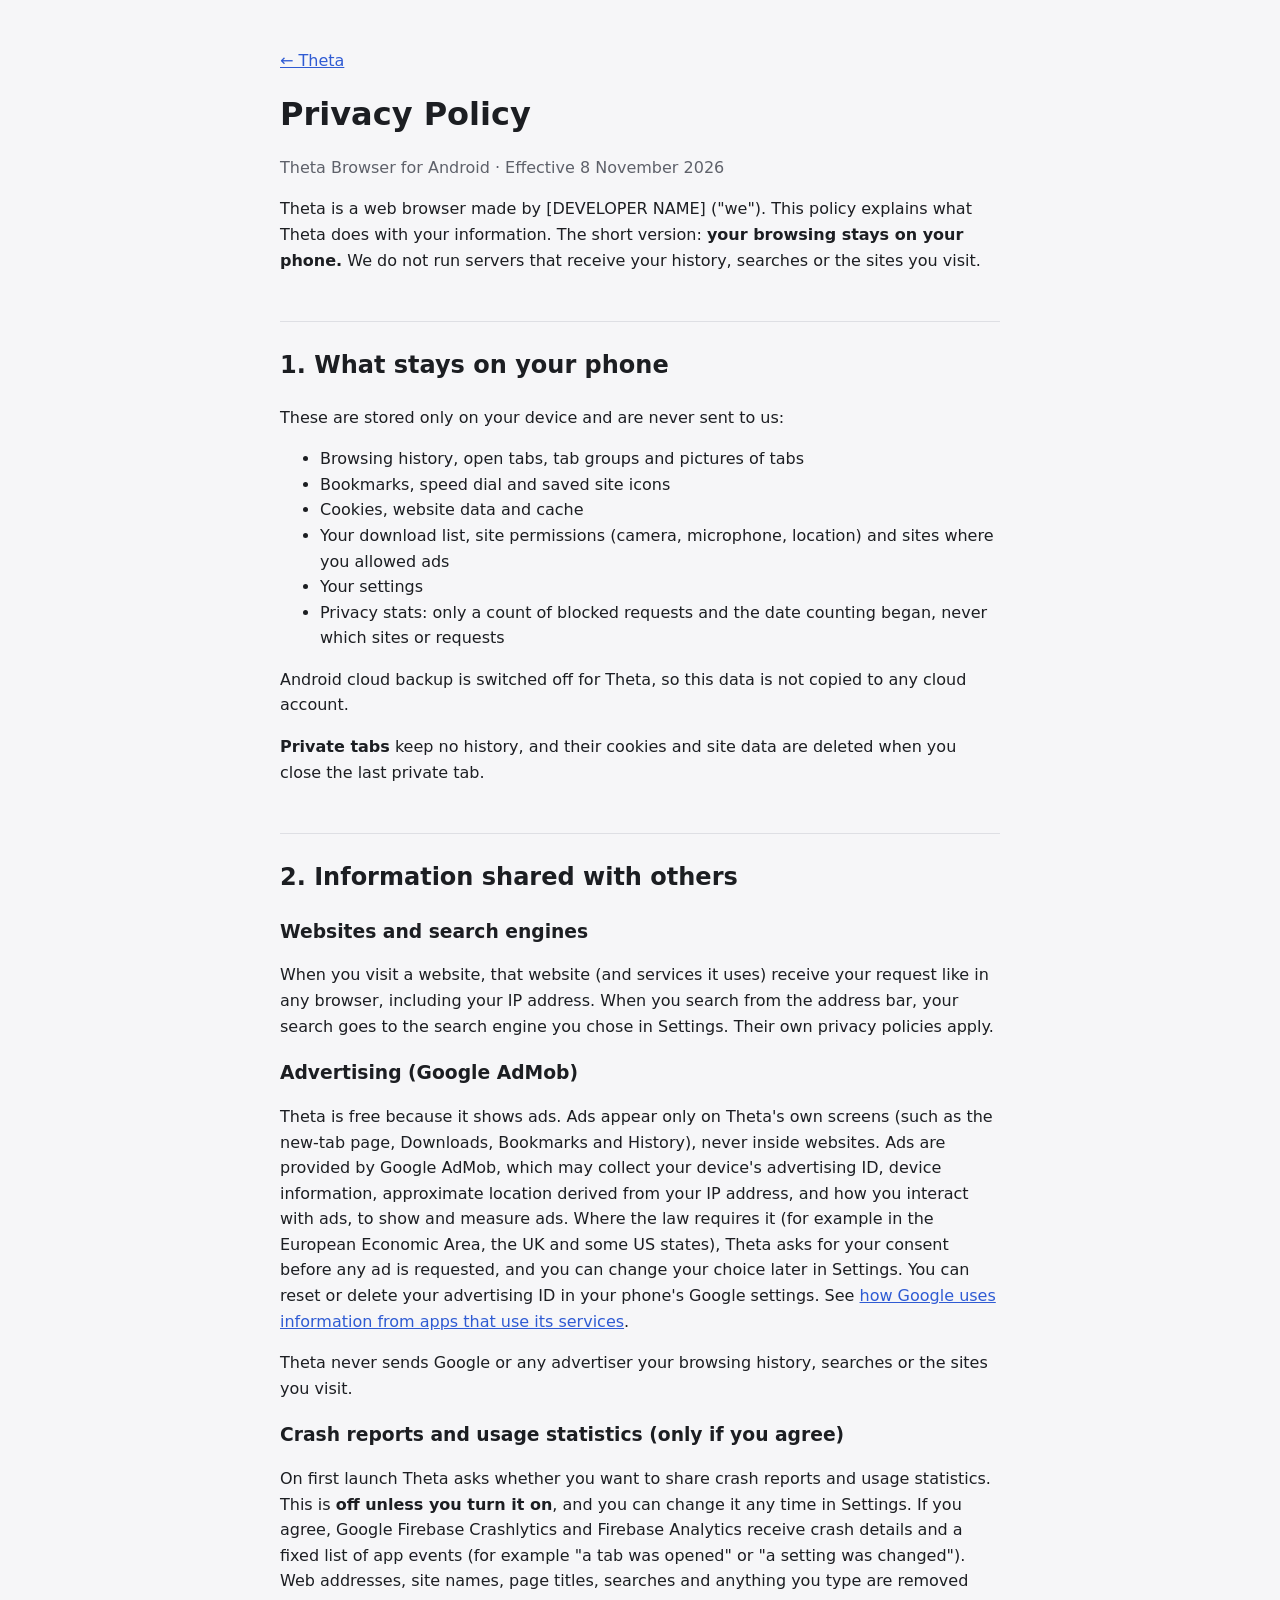
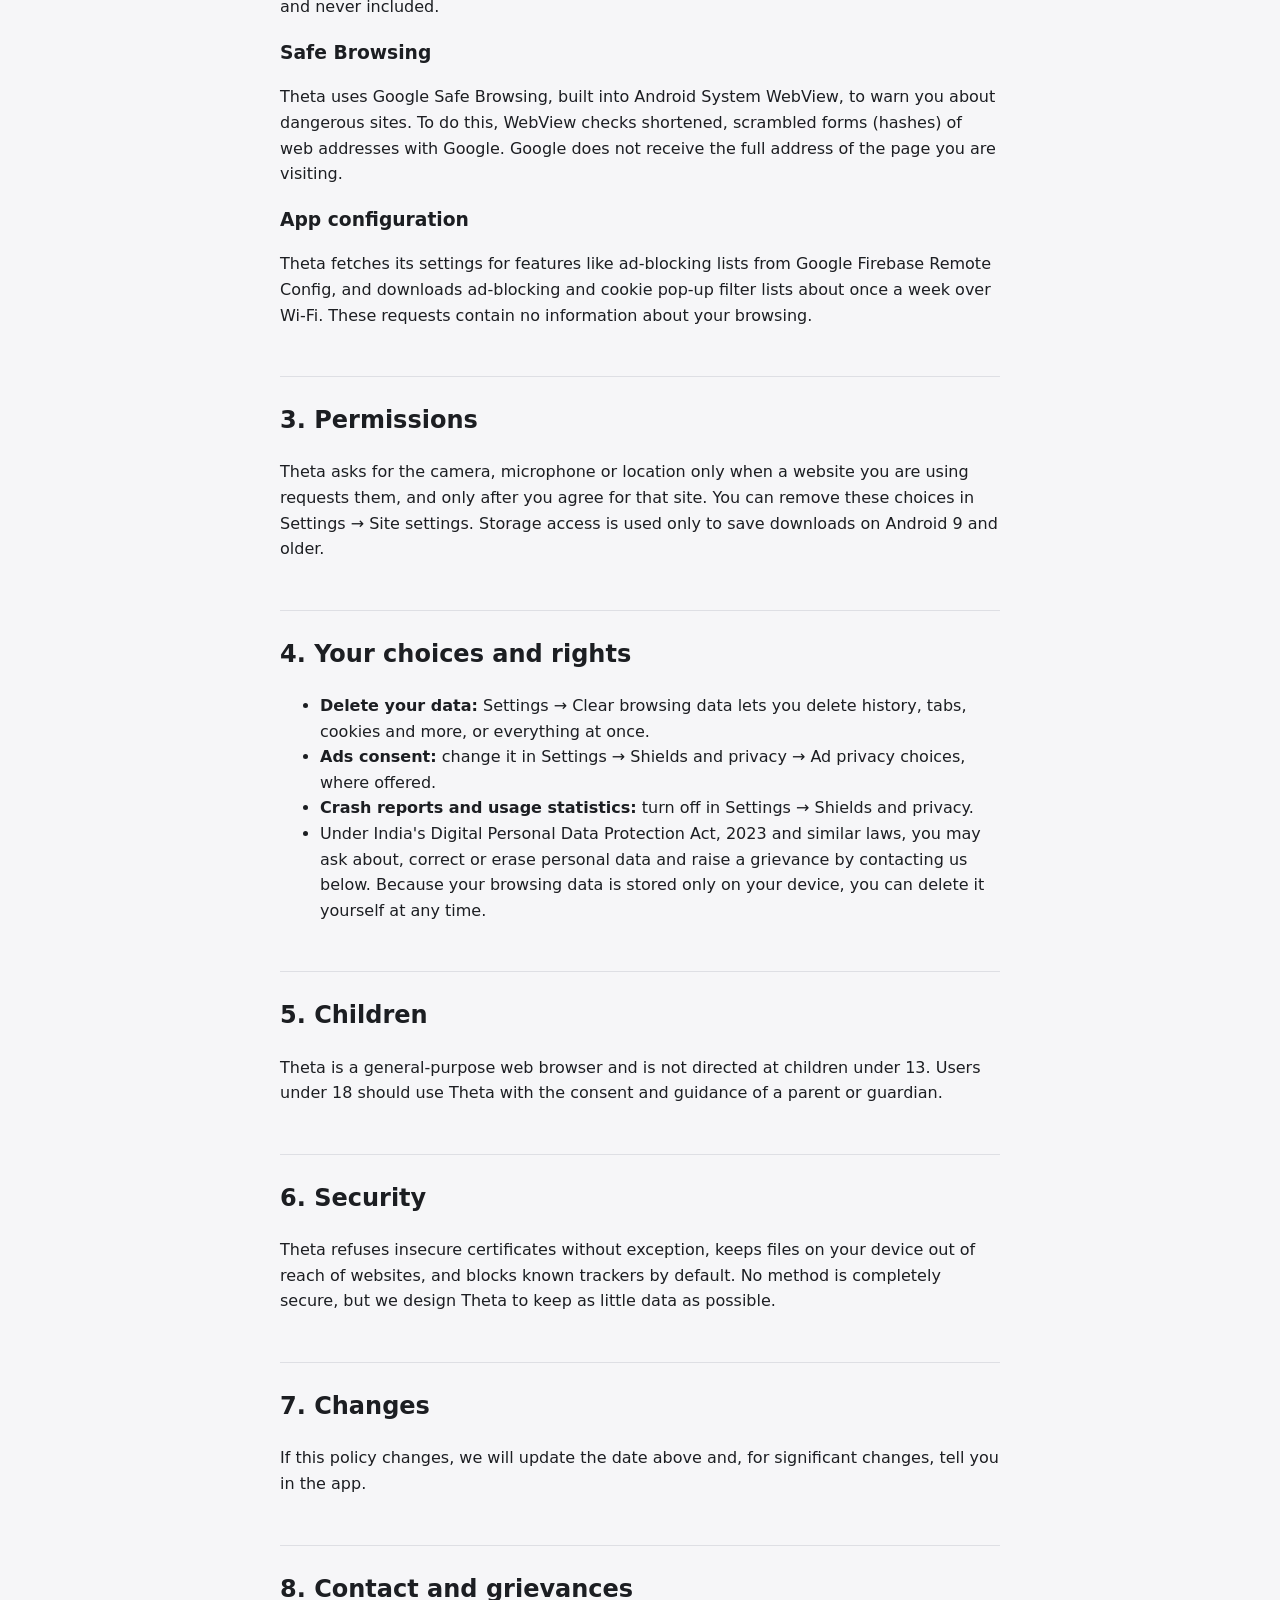
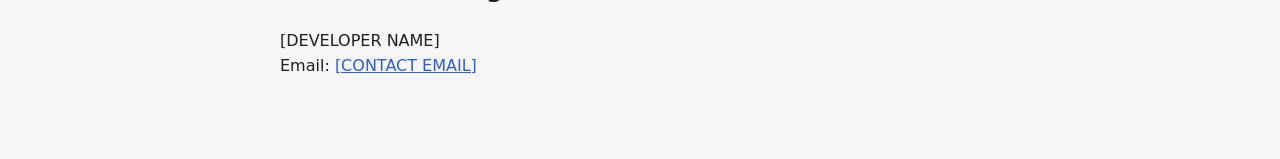
==== website/privacy.html @ 5e211377 "docs: privacy policy, website, store listing text and screenshots - website/: landing page, privacy " ====
<!doctype html>
<html lang="en">
<head>
<meta charset="utf-8">
<meta name="viewport" content="width=device-width, initial-scale=1">
<title>Theta Privacy Policy</title>
<link rel="stylesheet" href="style.css">
</head>
<body>
<main>
<p class="back"><a href="index.html">&larr; Theta</a></p>
<h1>Privacy Policy</h1>
<p class="meta">Theta Browser for Android &middot; Effective 8 November 2026</p>

<p>Theta is a web browser made by [DEVELOPER NAME] ("we"). This policy explains what Theta does with your
information. The short version: <strong>your browsing stays on your phone.</strong> We do not run servers that
receive your history, searches or the sites you visit.</p>

<h2>1. What stays on your phone</h2>
<p>These are stored only on your device and are never sent to us:</p>
<ul>
<li>Browsing history, open tabs, tab groups and pictures of tabs</li>
<li>Bookmarks, speed dial and saved site icons</li>
<li>Cookies, website data and cache</li>
<li>Your download list, site permissions (camera, microphone, location) and sites where you allowed ads</li>
<li>Your settings</li>
<li>Privacy stats: only a count of blocked requests and the date counting began, never which sites or requests</li>
</ul>
<p>Android cloud backup is switched off for Theta, so this data is not copied to any cloud account.</p>
<p><strong>Private tabs</strong> keep no history, and their cookies and site data are deleted when you close the last
private tab.</p>

<h2>2. Information shared with others</h2>

<h3>Websites and search engines</h3>
<p>When you visit a website, that website (and services it uses) receive your request like in any browser, including
your IP address. When you search from the address bar, your search goes to the search engine you chose in Settings.
Their own privacy policies apply.</p>

<h3>Advertising (Google AdMob)</h3>
<p>Theta is free because it shows ads. Ads appear only on Theta's own screens (such as the new-tab page, Downloads,
Bookmarks and History), never inside websites. Ads are provided by Google AdMob, which may collect your device's
advertising ID, device information, approximate location derived from your IP address, and how you interact with ads,
to show and measure ads. Where the law requires it (for example in the European Economic Area, the UK and some US
states), Theta asks for your consent before any ad is requested, and you can change your choice later in
Settings. You can reset or delete your advertising ID in your phone's Google settings. See
<a href="https://policies.google.com/technologies/partner-sites">how Google uses information from apps that use its
services</a>.</p>
<p>Theta never sends Google or any advertiser your browsing history, searches or the sites you visit.</p>

<h3>Crash reports and usage statistics (only if you agree)</h3>
<p>On first launch Theta asks whether you want to share crash reports and usage statistics. This is <strong>off
unless you turn it on</strong>, and you can change it any time in Settings. If you agree, Google Firebase
Crashlytics and Firebase Analytics receive crash details and a fixed list of app events (for example "a tab was
opened" or "a setting was changed"). Web addresses, site names, page titles, searches and anything you type are
removed and never included.</p>

<h3>Safe Browsing</h3>
<p>Theta uses Google Safe Browsing, built into Android System WebView, to warn you about dangerous sites. To do this,
WebView checks shortened, scrambled forms (hashes) of web addresses with Google. Google does not receive the full
address of the page you are visiting.</p>

<h3>App configuration</h3>
<p>Theta fetches its settings for features like ad-blocking lists from Google Firebase Remote Config, and downloads
ad-blocking and cookie pop-up filter lists about once a week over Wi-Fi. These requests contain no information about
your browsing.</p>

<h2>3. Permissions</h2>
<p>Theta asks for the camera, microphone or location only when a website you are using requests them, and only after
you agree for that site. You can remove these choices in Settings &rarr; Site settings. Storage access is used only to
save downloads on Android 9 and older.</p>

<h2>4. Your choices and rights</h2>
<ul>
<li><strong>Delete your data:</strong> Settings &rarr; Clear browsing data lets you delete history, tabs, cookies and
more, or everything at once.</li>
<li><strong>Ads consent:</strong> change it in Settings &rarr; Shields and privacy &rarr; Ad privacy choices, where
offered.</li>
<li><strong>Crash reports and usage statistics:</strong> turn off in Settings &rarr; Shields and privacy.</li>
<li>Under India's Digital Personal Data Protection Act, 2023 and similar laws, you may ask about, correct or erase
personal data and raise a grievance by contacting us below. Because your browsing data is stored only on your
device, you can delete it yourself at any time.</li>
</ul>

<h2>5. Children</h2>
<p>Theta is a general-purpose web browser and is not directed at children under 13. Users under 18 should use Theta
with the consent and guidance of a parent or guardian.</p>

<h2>6. Security</h2>
<p>Theta refuses insecure certificates without exception, keeps files on your device out of reach of websites, and
blocks known trackers by default. No method is completely secure, but we design Theta to keep as little data as
possible.</p>

<h2>7. Changes</h2>
<p>If this policy changes, we will update the date above and, for significant changes, tell you in the app.</p>

<h2>8. Contact and grievances</h2>
<p>[DEVELOPER NAME]<br>
Email: <a href="mailto:[CONTACT EMAIL]">[CONTACT EMAIL]</a></p>
</main>
</body>
</html>
---- website/style.css ----
:root {
  --bg: #f6f6f8;
  --text: #1c1e22;
  --muted: #5e616a;
  --accent: #2f5bd3;
  --line: #dedfe4;
}

@media (prefers-color-scheme: dark) {
  :root {
    --bg: #111215;
    --text: #e4e5ea;
    --muted: #a5a8b0;
    --accent: #8ab4ff;
    --line: #33363c;
  }
}

body {
  margin: 0;
  background: var(--bg);
  color: var(--text);
  font: 16px/1.6 system-ui, -apple-system, "Segoe UI", Roboto, "Noto Sans", sans-serif;
}

main {
  max-width: 720px;
  margin: 0 auto;
  padding: 32px 16px 64px;
}

h1 { line-height: 1.2; }
h2 { margin-top: 2em; border-top: 1px solid var(--line); padding-top: 1em; }
h3 { margin-bottom: 0.25em; }
a { color: var(--accent); }
.brand { font-size: 3rem; margin-bottom: 0; }
.lead { font-size: 1.25rem; color: var(--muted); }
.meta, .back { color: var(--muted); }
.features li { margin-bottom: 0.5em; }
.links { margin-top: 2em; }
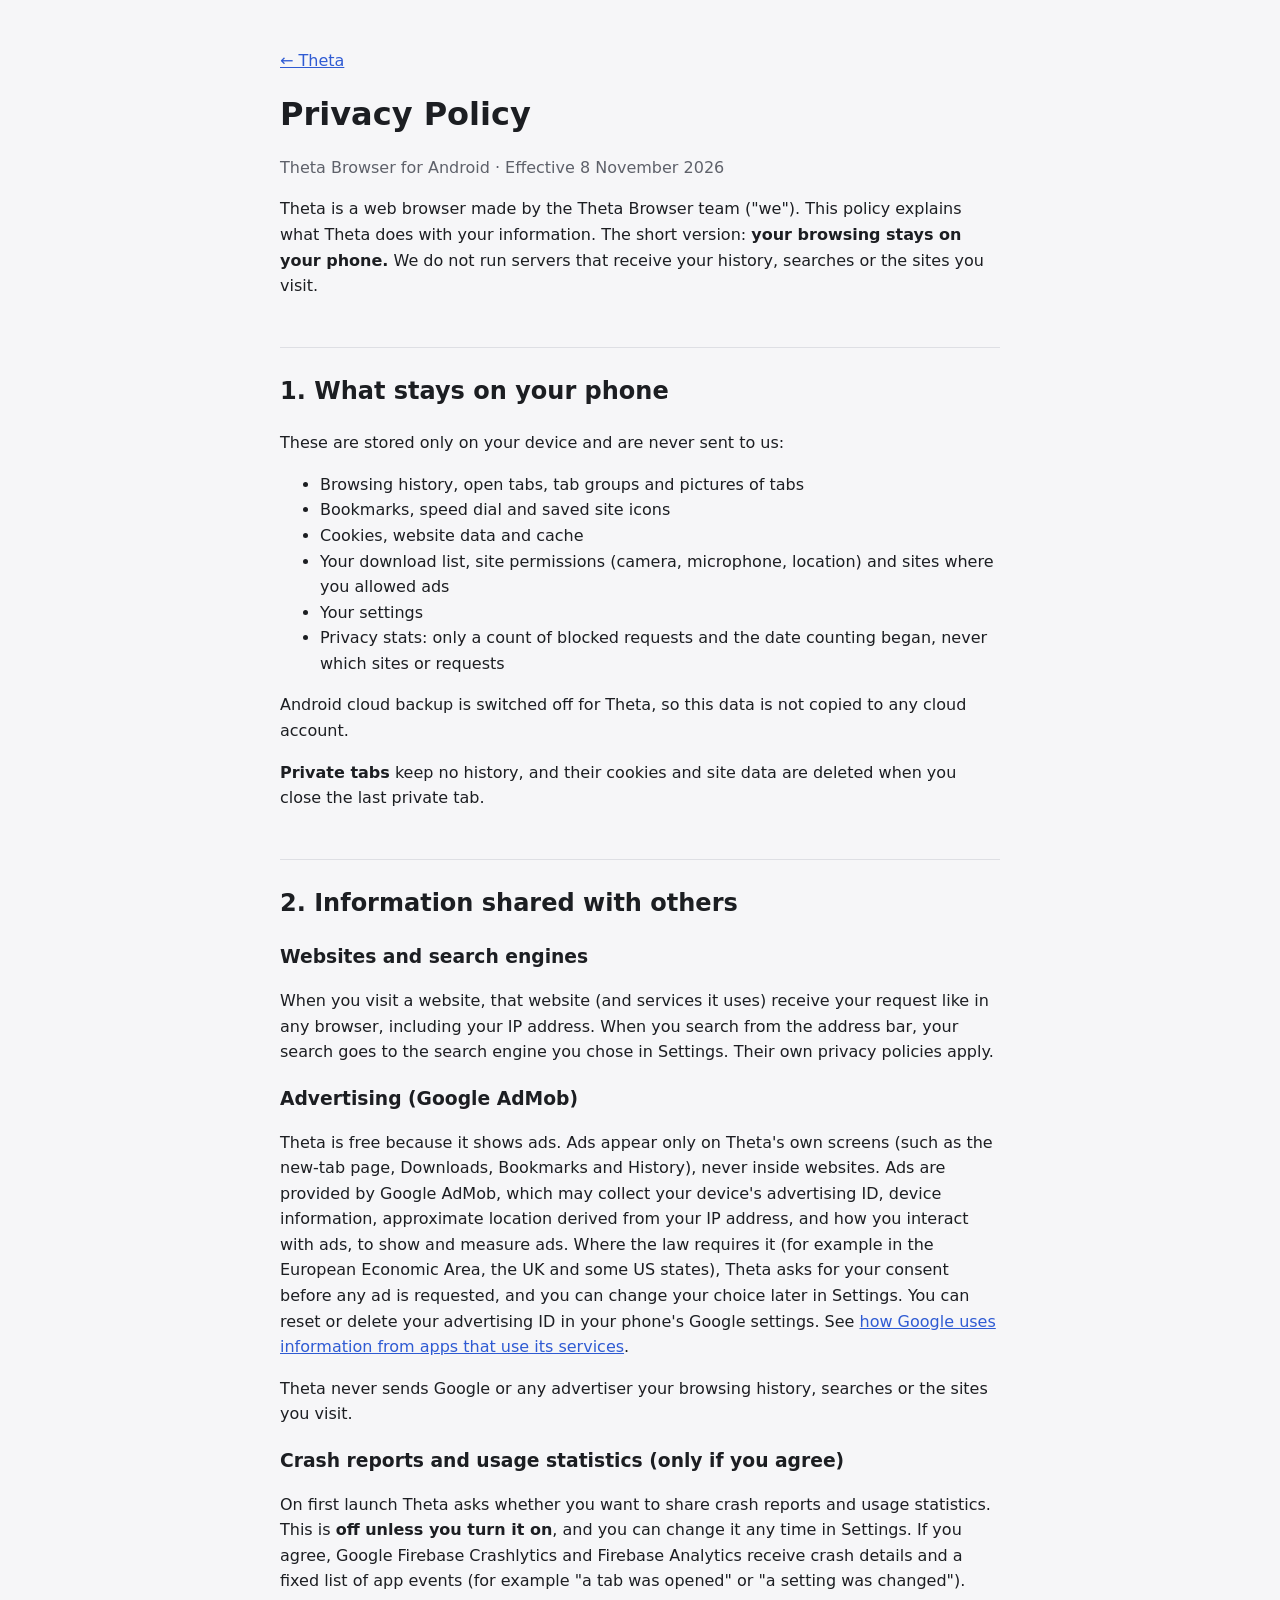
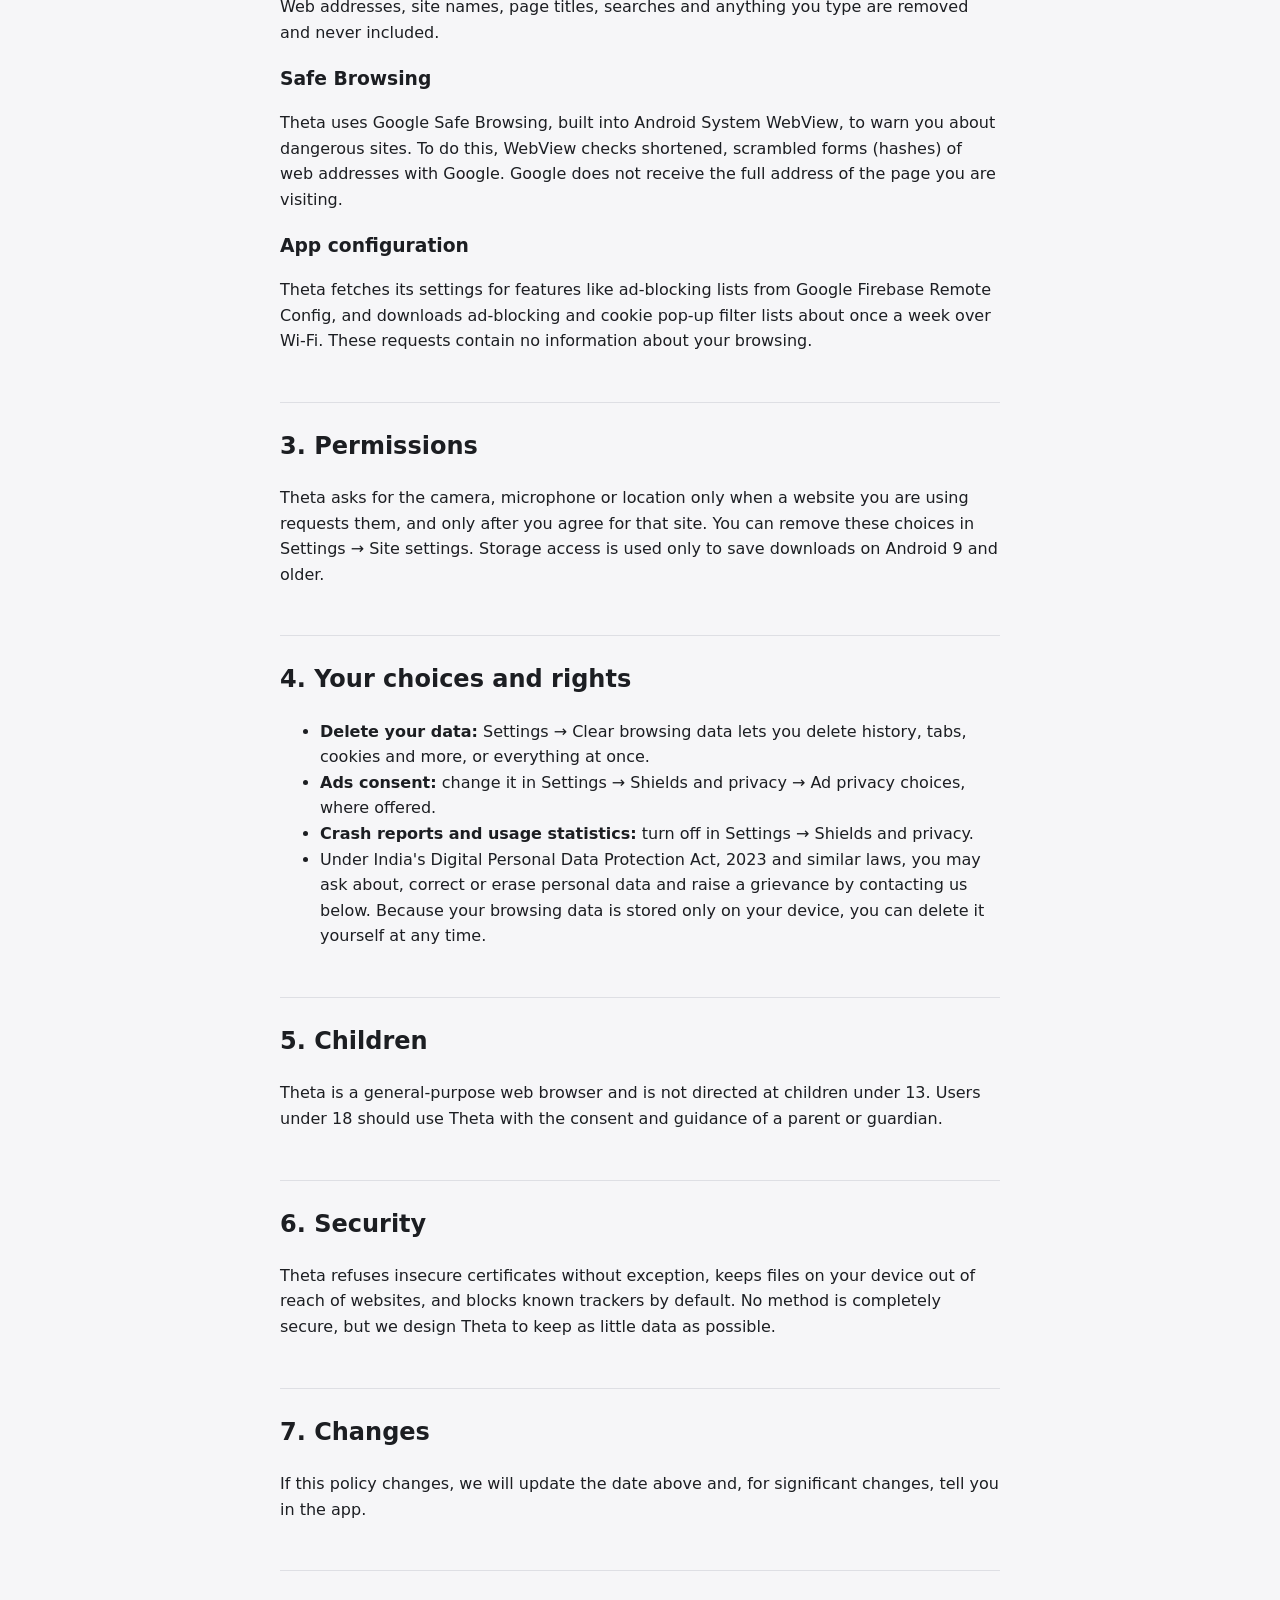
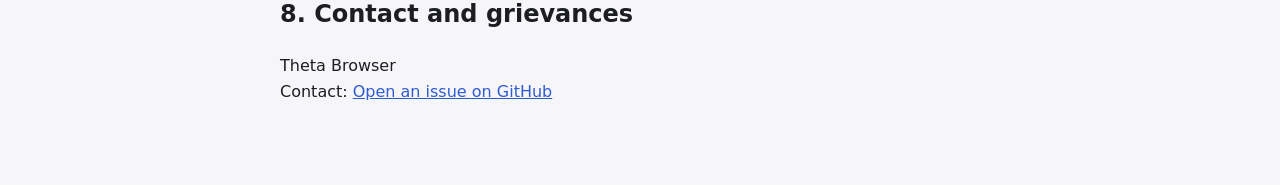
==== commit bbc5ba40: "feat: privacy policy is live and built into the app The policy is published at https://aarshnomoreco" ====
--- a/website/privacy.html
+++ b/website/privacy.html
@@ -12,7 +12,7 @@
 <h1>Privacy Policy</h1>
 <p class="meta">Theta Browser for Android &middot; Effective 8 November 2026</p>
 
-<p>Theta is a web browser made by [DEVELOPER NAME] ("we"). This policy explains what Theta does with your
+<p>Theta is a web browser made by the Theta Browser team ("we"). This policy explains what Theta does with your
 information. The short version: <strong>your browsing stays on your phone.</strong> We do not run servers that
 receive your history, searches or the sites you visit.</p>
 
@@ -95,8 +95,8 @@
 <p>If this policy changes, we will update the date above and, for significant changes, tell you in the app.</p>
 
 <h2>8. Contact and grievances</h2>
-<p>[DEVELOPER NAME]<br>
-Email: <a href="mailto:[CONTACT EMAIL]">[CONTACT EMAIL]</a></p>
+<p>Theta Browser<br>
+Contact: <a href="https://github.com/aarshnomorecool/aarshnomorecool.github.io/issues">Open an issue on GitHub</a></p>
 </main>
 </body>
 </html>
